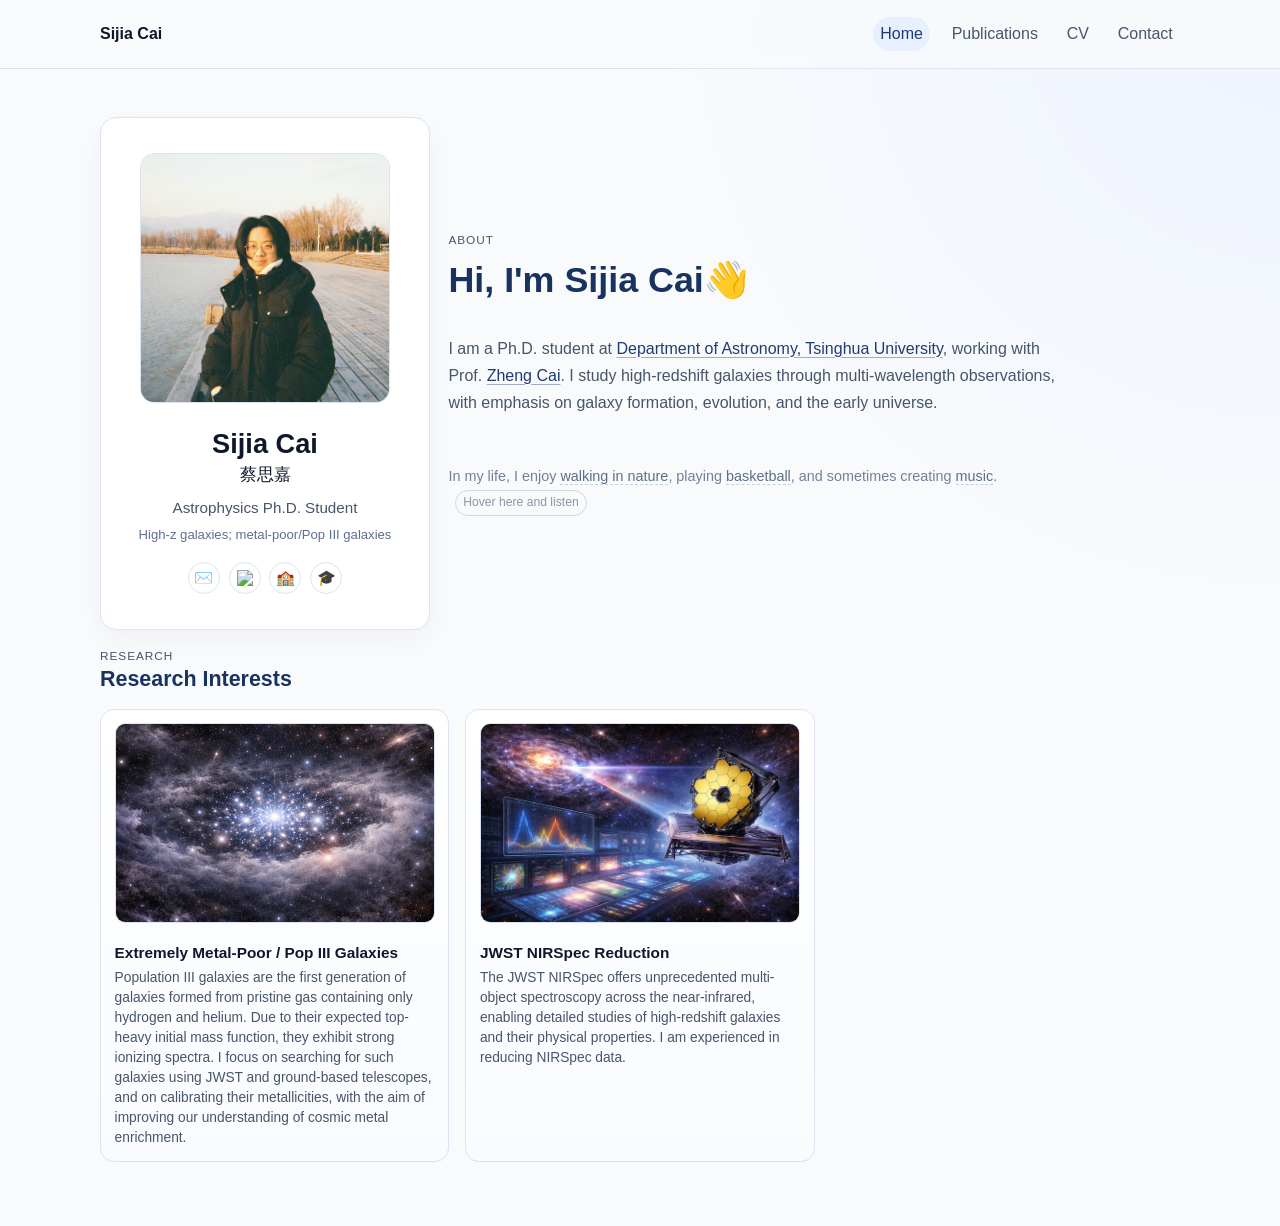
==== index.html @ d13dd21c "Refine hover music preview with fixed fading emoji overlay" ====
<!DOCTYPE html>
<html lang="en">
<head>
  <meta charset="UTF-8" />
  <meta name="viewport" content="width=device-width, initial-scale=1.0" />
  <title>Sijia Cai</title>
  <meta
    name="description"
    content="Personal academic website of Sijia Cai."
  />
  <link rel="stylesheet" href="styles.css" />
</head>
<body>
  <header class="site-header">
    <div class="container nav-wrap">
      <a class="site-title" href="/">Sijia Cai</a>
      <nav class="site-nav" aria-label="Main navigation">
        <a class="active" href="/">Home</a>
        <a href="/publications/">Publications</a>
        <a href="/cv/">CV</a>
        <a href="/contact/">Contact</a>
      </nav>
    </div>
  </header>

  <main class="container page-shell">
    <section class="home-intro" aria-label="Introduction">
      <aside class="profile-card">
        <div class="profile-visual-wrap">
          <img
            src="img/profile.png"
            alt="Sijia Cai"
            class="profile-image"
          />
          <div class="emoji-effect-layer" aria-hidden="true"></div>
        </div>
        <h1 class="profile-name">Sijia Cai</h1>
        <p class="profile-chinese">蔡思嘉</p>
        <p class="profile-role">Astrophysics Ph.D. Student</p>
        <p class="profile-focus">High-z galaxies; metal-poor/Pop III galaxies</p>

        <div class="mini-links" aria-label="Quick links">
          <a href="mailto:caisj23@mails.tsinghua.edu.cn" aria-label="Email" title="Email"><span class="email-icon">✉️</span></a>
          <a href="https://orcid.org/0009-0003-4133-0292" target="_blank" rel="noopener noreferrer" aria-label="ORCID" title="ORCID">
            <img src="https://orcid.org/sites/default/files/images/orcid_16x16.png" alt="ORCID" style="width:16px;height:16px;vertical-align:middle;">
          </a>
          <a href="https://www.tsinghua.edu.cn/en/" target="_blank" rel="noopener noreferrer" aria-label="Tsinghua University" title="Tsinghua University">🏫</a>
          <a href="https://astro.tsinghua.edu.cn/en/" target="_blank" rel="noopener noreferrer" aria-label="Department of Astronomy" title="Department of Astronomy">🎓</a>
        </div>
      </aside>

      <section class="intro-text">
        <p class="eyebrow">About</p>
        <h2 class="intro-title">Hi, I'm Sijia Cai👋</h2>
        <p class="lead">
          I am a Ph.D. student at 
          <a href="https://astro.tsinghua.edu.cn/en/" target="_blank" rel="noopener">Department of Astronomy, Tsinghua University</a>, 
          working with Prof.
          <a href="https://i.astro.tsinghua.edu.cn/~zcai/" target="_blank" rel="noopener">Zheng Cai</a>. 
          I study high-redshift galaxies through multi-wavelength observations, with emphasis
          on galaxy formation, evolution, and the early universe.
        </p>
        <p class="personal-touch" aria-label="Personal interests">
          In my life, I enjoy
          <span class="hover-keyword" data-effect="nature">walking in nature</span>,
          playing <span class="hover-keyword" data-effect="basketball">basketball</span>,
          and sometimes creating <span class="hover-keyword" data-effect="music">music</span>.
          <span
            class="music-hover-hint"
            data-music-trigger
            role="button"
            tabindex="0"
            aria-label="Hover here to listen"
          >
            Hover here and listen
          </span>
        </p>
        <audio id="music-preview" preload="none">
          <source src="/audio/Cyclic_Law_260321.wav" type="audio/wav" />
        </audio>
      </section>
    </section>

    <section class="interests-shell" aria-labelledby="research-interests">
      <p class="eyebrow">Research</p>
      <h2 id="research-interests">Research Interests</h2>

      <div class="interests-grid">
        <article class="interest-card">
          <img
            src="/img/PopIII_gpt.png"
            alt="Metal-poor and Pop III galaxies"
          />
          <h3>Extremely Metal-Poor / Pop III Galaxies</h3>
          <p>Population III galaxies are the first generation of galaxies formed from pristine gas containing only hydrogen and helium. 
            Due to their expected top-heavy initial mass function, they exhibit strong ionizing spectra. 
            I focus on searching for such galaxies using JWST and ground-based telescopes, 
            and on calibrating their metallicities, 
            with the aim of improving our understanding of cosmic metal enrichment.</p>
        </article>

        <article class="interest-card">
          <img
            src="/img/nirspec_reduction_gpt.png"
            alt="JWST NIRSpec Reduction"
          />
          <h3>JWST NIRSpec Reduction</h3>
          <p>The JWST NIRSpec offers unprecedented multi-object spectroscopy across the near-infrared, 
            enabling detailed studies of high-redshift galaxies and their physical properties. 
            I am experienced in reducing NIRSpec data.</p>
        </article>
      </div>
    </section>
  </main>
  <script>
    (() => {
      const layer = document.querySelector(".emoji-effect-layer");
      const profileWrap = document.querySelector(".profile-visual-wrap");
      const keywords = document.querySelectorAll(".hover-keyword");
      const musicTrigger = document.querySelector("[data-music-trigger]");
      const musicAudio = document.getElementById("music-preview");

      if (!layer || !profileWrap || !keywords.length) return;

      let clearTimer = null;

      const effectMap = {
        nature: { emojis: ["🌸"], count: 6, className: "effect-nature" },
        basketball: { emojis: ["🏀"], count: 5, className: "effect-basketball" },
        music: { emojis: ["🎵"], count: 5, className: "effect-music" }
      };

      const clearEffects = () => {
        layer.innerHTML = "";
      };

      const stopAudio = () => {
        if (!musicAudio) return;
        musicAudio.pause();
        musicAudio.currentTime = 0;
      };

      const spawnEffect = (type) => {
        if (type === "musicHover") {
          layer.innerHTML = "";
          const fixedEmoji = document.createElement("span");
          fixedEmoji.className = "effect-emoji effect-music-hover-fixed";
          fixedEmoji.textContent = "🎷🎻🥁🎸🪉🎶🎧";
          layer.appendChild(fixedEmoji);
          return;
        }

        const effect = effectMap[type];
        if (!effect) return;

        layer.innerHTML = "";
        const bounds = profileWrap.getBoundingClientRect();

        const [minCount, maxCount] = effect.countRange || [effect.count, effect.count];
        const spawnCount = Math.floor(Math.random() * (maxCount - minCount + 1)) + minCount;

        for (let i = 0; i < spawnCount; i += 1) {
          const el = document.createElement("span");
          const x = Math.random() * bounds.width * 0.88 + bounds.width * 0.06;
          const y = Math.random() * bounds.height * 0.82 + bounds.height * 0.08;
          const delay = (Math.random() * 0.65).toFixed(2);
          const duration = (2.8 + Math.random() * 2.4).toFixed(2);
          const scale = (0.85 + Math.random() * 0.4).toFixed(2);
          const driftX = `${(Math.random() * 16 - 8).toFixed(1)}px`;
          const driftY = `${(Math.random() * 14 - 7).toFixed(1)}px`;
          const lift = `${(20 + Math.random() * 15).toFixed(1)}px`;
          const emoji =
            effect.emojis[Math.floor(Math.random() * effect.emojis.length)] || "✨";

          el.className = `effect-emoji ${effect.className}`;
          el.textContent = emoji;
          el.style.left = `${x}px`;
          el.style.top = `${y}px`;
          el.style.animationDelay = `${delay}s`;
          el.style.animationDuration = `${duration}s`;
          el.style.setProperty("--emoji-scale", scale);
          el.style.setProperty("--drift-x", driftX);
          el.style.setProperty("--drift-y", driftY);
          el.style.setProperty("--emoji-lift", lift);
          layer.appendChild(el);
        }
      };

      const queueClear = () => {
        if (clearTimer) window.clearTimeout(clearTimer);
        clearTimer = window.setTimeout(() => {
          clearEffects();
          stopAudio();
        }, 90);
      };

      const cancelClear = () => {
        if (clearTimer) window.clearTimeout(clearTimer);
      };

      keywords.forEach((keyword) => {
        const effectType = keyword.dataset.effect;
        keyword.addEventListener("mouseenter", () => {
          cancelClear();
          spawnEffect(effectType);
        });
        keyword.addEventListener("mouseleave", queueClear);
      });

      layer.addEventListener("mouseenter", cancelClear);
      layer.addEventListener("mouseleave", queueClear);

      if (musicTrigger && musicAudio) {
        const playAudio = () => {
          const playPromise = musicAudio.play();
          if (playPromise && typeof playPromise.catch === "function") {
            playPromise.catch(() => {});
          }
        };

        const startMusicHover = () => {
          cancelClear();
          spawnEffect("musicHover");
          playAudio();
        };

        const stopMusicHover = () => {
          if (clearTimer) window.clearTimeout(clearTimer);
          clearEffects();
          stopAudio();
        };

        musicTrigger.addEventListener("mouseenter", startMusicHover);
        musicTrigger.addEventListener("mouseleave", stopMusicHover);
        musicTrigger.addEventListener("focus", startMusicHover);
        musicTrigger.addEventListener("blur", stopMusicHover);
      }
    })();
  </script>
</body>
</html>
---- styles.css ----
:root {
  --bg: #f8fafc;
  --surface: #ffffff;
  --text: #0f172a;
  --muted: #475569;
  --line: #dbe4f0;
  --accent: #1f3b73;
  --accent-soft: #e8efff;
  --accent-coral: #d97786;
  --accent-mint: #2f8f83;
  --accent-amber: #c79a3b;
  --accent-purple: #8b5cf6;
  --max-width: 1080px;
  --radius: 16px;
}

* {
  box-sizing: border-box;
}

body {
  margin: 0;
  font-family: "Inter", "Segoe UI", Roboto, Arial, sans-serif;
  color: var(--text);
  background: radial-gradient(circle at top right, #eef3ff 0%, var(--bg) 35%, var(--bg) 100%);
  line-height: 1.7;
}

a {
  color: var(--accent);
  text-decoration-color: color-mix(in srgb, var(--accent) 40%, transparent);
  text-underline-offset: 0.16em;
  transition: color 0.2s ease, text-decoration-color 0.2s ease;
}

a:hover,
a:focus-visible {
  color: var(--accent-mint);
  text-decoration-color: color-mix(in srgb, var(--accent-mint) 60%, transparent);
}

.container {
  width: min(calc(100% - 2.5rem), var(--max-width));
  margin: 0 auto;
}

.site-header {
  position: sticky;
  top: 0;
  z-index: 20;
  background: rgba(248, 250, 252, 0.9);
  border-bottom: 1px solid var(--line);
  backdrop-filter: blur(6px);
}

.nav-wrap {
  min-height: 4.25rem;
  display: flex;
  justify-content: space-between;
  align-items: center;
  gap: 1rem;
}

.site-title {
  text-decoration: none;
  color: var(--text);
  font-weight: 650;
}

.site-nav {
  display: flex;
  flex-wrap: wrap;
  gap: 0.9rem;
}

.site-nav a {
  text-decoration: none;
  color: var(--muted);
  padding: 0.2rem 0.45rem;
  border-radius: 999px;
}

.site-nav a.active,
.site-nav a:hover,
.site-nav a:focus-visible {
  color: var(--accent);
  background: var(--accent-soft);
}

.page-shell {
  padding: 3rem 0 4rem;
}

.hero-card,
.content-card,
.profile-card {
  background: var(--surface);
  border: 1px solid var(--line);
  border-radius: var(--radius);
  padding: clamp(1.4rem, 2vw + 1rem, 2.2rem);
  box-shadow: 0 10px 28px rgba(15, 23, 42, 0.04);
}

.eyebrow {
  margin: 0;
  text-transform: uppercase;
  letter-spacing: 0.08em;
  color: var(--muted);
  font-size: 0.74rem;
}

h1,
h2 {
  line-height: 1.25;
}

h1 {
  margin: 0.45rem 0 0.9rem;
  font-size: clamp(1.9rem, 3vw, 2.6rem);
}

h2 {
  margin: 0 0 0.35rem;
  font-size: 1.2rem;
}

.lead,
.section-note {
  color: var(--muted);
  max-width: 70ch;
}

.cta-row {
  display: flex;
  flex-wrap: wrap;
  gap: 0.75rem;
  margin-top: 1.2rem;
}

.button {
  display: inline-block;
  border-radius: 10px;
  padding: 0.55rem 0.95rem;
  border: 1px solid transparent;
  text-decoration: none;
  background: var(--accent);
  color: #fff;
}

.button-soft {
  background: #fff;
  color: var(--accent);
  border-color: var(--line);
}

.home-intro {
  display: grid;
  grid-template-columns: minmax(260px, 330px) minmax(0, 1fr);
  gap: 1rem;
  align-items: stretch;
}

.profile-card {
  text-align: center;
}

.profile-visual-wrap {
  position: relative;
  width: fit-content;
  margin: 0 auto;
}

.profile-image {
  width: min(100%, 250px);
  border-radius: 14px;
  border: 1px solid var(--line);
  aspect-ratio: 1 / 1;
  object-fit: cover;
  margin-bottom: 0.95rem;
}

.emoji-effect-layer {
  position: absolute;
  inset: 0;
  pointer-events: none;
  overflow: visible;
}

.effect-emoji {
  position: absolute;
  display: inline-block;
  font-size: clamp(0.85rem, 1.2vw, 1.1rem);
  opacity: 0;
  transform: translate(-50%, -50%) scale(var(--emoji-scale, 1));
  filter: drop-shadow(0 1px 3px rgba(15, 23, 42, 0.14));
  will-change: transform, opacity;
}

.effect-nature {
  animation: blossomFloat 3.8s ease-in-out infinite;
}

.effect-basketball {
  animation: ballBounce 2.7s ease-in-out infinite;
}

.effect-music {
  animation: noteSway 2.9s ease-in-out infinite;
}

.effect-music-hover {
  animation: gentleFade 3.8s ease-in-out infinite;
}

.effect-music-hover-fixed {
  left: 50%;
  top: 22%;
  transform: translate(-50%, -50%);
  font-size: clamp(1rem, 1.8vw, 1.3rem);
  letter-spacing: 0.15rem;
  white-space: nowrap;
  opacity: 0;
  text-shadow: 0 1px 6px rgba(15, 23, 42, 0.15);
  animation: gentleFade 3.8s ease-in-out infinite;
}

.profile-name {
  margin: 0;
  font-size: clamp(1.7rem, 2vw, 2.1rem);
}

.profile-chinese,
.profile-role,
.profile-focus {
  margin: 0;
}

.profile-chinese {
  font-size: 1.06rem;
}

.profile-role {
  margin-top: 0.35rem;
  color: var(--muted);
  font-size: 0.95rem;
}

.profile-focus {
  margin-top: 0.2rem;
  color: #5d6f90;
  font-size: 0.82rem;
}

.mini-links {
  margin-top: 0.95rem;
  display: flex;
  justify-content: center;
  gap: 0.55rem;
}

.mini-links a {
  width: 2rem;
  height: 2rem;
  display: inline-flex;
  align-items: center;
  justify-content: center;
  border-radius: 999px;
  border: 1px solid var(--line);
  text-decoration: none;
  background: #fff;
  font-size: 0.95rem;
  transition: transform 0.2s ease, border-color 0.2s ease, background 0.2s ease;
}

.email-icon {
  color: var(--muted);
  line-height: 1;
}

.mini-links a:hover,
.mini-links a:focus-visible {
  transform: translateY(-1px);
}

.mini-links a:nth-child(1):hover,
.mini-links a:nth-child(1):focus-visible {
  border-color: color-mix(in srgb, var(--accent-coral) 45%, white);
  background: color-mix(in srgb, var(--accent-coral) 12%, white);
}

.mini-links a:nth-child(1):active {
  border-color: color-mix(in srgb, var(--accent) 45%, white);
  background: color-mix(in srgb, var(--accent) 14%, white);
}

.mini-links a:nth-child(1):active .email-icon {
  color: var(--accent);
}

.mini-links a:nth-child(2):hover,
.mini-links a:nth-child(2):focus-visible {
  border-color: color-mix(in srgb, var(--accent-mint) 45%, white);
  background: color-mix(in srgb, var(--accent-mint) 12%, white);
}

.mini-links a:nth-child(3):hover,
.mini-links a:nth-child(3):focus-visible,
.mini-links a:nth-child(3):active {
  border-color: color-mix(in srgb, var(--accent-purple) 45%, white);
  background: color-mix(in srgb, var(--accent-purple) 14%, white);
}

.mini-links a:nth-child(4):hover,
.mini-links a:nth-child(4):focus-visible,
.mini-links a:nth-child(4):active {
  border-color: color-mix(in srgb, var(--accent-amber) 45%, white);
  background: color-mix(in srgb, var(--accent-amber) 14%, white);
}

.intro-text {
  display: flex;
  flex-direction: column;
  justify-content: center;
  padding: clamp(0.4rem, 1vw, 1rem) 0.15rem;
}

.intro-title {
  font-size: clamp(1.8rem, 2.8vw, 2.55rem);
  margin: 0.45rem 0 1rem;
  color: #18335f;
}

.personal-touch {
  margin: 1.6rem 0 0;
  padding-top: 0.4rem;
  color: #728199;
  font-size: 0.9rem;
  font-weight: 350;
  line-height: 1.75;
  max-width: 72ch;
}

.hover-keyword {
  color: #5e6f89;
  border-bottom: 1px dashed color-mix(in srgb, #5e6f89 30%, transparent);
  cursor: pointer;
  transition: color 0.2s ease, border-bottom-color 0.2s ease;
}

.hover-keyword:hover,
.hover-keyword:focus-visible {
  color: #415977;
  border-bottom-color: color-mix(in srgb, #415977 55%, transparent);
}

.music-hover-hint {
  display: inline-flex;
  margin-left: 0.4rem;
  font-size: 0.76rem;
  color: #8a96a8;
  border: 1px solid color-mix(in srgb, #8a96a8 35%, transparent);
  border-radius: 999px;
  padding: 0.1rem 0.46rem;
  cursor: pointer;
  white-space: nowrap;
  transition: color 0.2s ease, border-color 0.2s ease, background 0.2s ease;
}

.music-hover-hint:hover,
.music-hover-hint:focus-visible {
  color: #5f6f86;
  border-color: color-mix(in srgb, #5f6f86 45%, transparent);
  background: color-mix(in srgb, #5f6f86 7%, white);
}

.interests-shell {
  margin-top: 1rem;
}

#research-interests {
  color: #18335f;
  font-size: 1.34rem;
}

.interests-grid {
  margin-top: 1rem;
  display: grid;
  grid-template-columns: repeat(3, minmax(0, 1fr));
  gap: 1rem;
}

.interest-card {
  background: linear-gradient(180deg, #ffffff 0%, #f9fbff 100%);
  border: 1px solid var(--line);
  border-radius: 14px;
  padding: 0.85rem;
}

.interest-card img {
  width: 100%;
  border-radius: 10px;
  border: 1px solid #d9e2f5;
  aspect-ratio: 16 / 10;
  object-fit: cover;
}

.interest-card h3 {
  margin: 0.7rem 0 0.35rem;
  font-size: 0.96rem;
  line-height: 1.3;
}

.interest-card p {
  margin: 0;
  color: var(--muted);
  font-size: 0.86rem;
  line-height: 1.45;
}

.card-grid {
  margin-top: 1.2rem;
  display: grid;
  grid-template-columns: repeat(2, minmax(0, 1fr));
  gap: 1rem;
}

.section-card {
  background: var(--surface);
  border: 1px solid var(--line);
  border-radius: 14px;
  padding: 1.05rem;
}

.section-card p {
  margin-top: 0;
  color: var(--muted);
  font-size: 0.96rem;
}

.music-card,
.music-module {
  background: linear-gradient(140deg, #ffffff 0%, #f7f9fe 100%);
}

.music-link {
  color: #64748b;
  font-size: 0.95rem;
}

.about-layout {
  display: grid;
  grid-template-columns: 250px minmax(0, 1fr);
  gap: 1.4rem;
  margin-top: 1.2rem;
}

.profile-frame {
  margin: 0;
}

.profile-frame figcaption {
  margin-top: 0.45rem;
  color: var(--muted);
  font-size: 0.8rem;
}

.timeline {
  position: relative;
  margin-top: 1.6rem;
  display: grid;
  grid-template-columns: 90px minmax(0, 1fr);
  gap: 1rem 1.2rem;
}

.timeline::before {
  content: "";
  position: absolute;
  left: 105px;
  top: 0.1rem;
  bottom: 0.6rem;
  width: 2px;
  background: linear-gradient(180deg, #bfd0f7 0%, #d9e4fb 100%);
}

.timeline-year {
  display: flex;
  align-items: center;
  justify-content: flex-end;
  gap: 0.5rem;
  font-weight: 650;
  color: var(--accent);
  line-height: 1;
}

.timeline-year::after {
  content: "";
  width: 0.62rem;
  height: 0.62rem;
  border-radius: 50%;
  background: color-mix(in srgb, var(--accent-coral) 70%, #7c9ce0);
}

.timeline-card {
  position: relative;
  background: linear-gradient(180deg, #ffffff 0%, #fcfdff 100%);
  border: 1px solid var(--line);
  border-radius: 12px;
  padding: 0.9rem 1rem 0.95rem;
}

.meta {
  margin: 0 0 0.4rem;
  color: var(--muted);
  font-size: 0.95rem;
}

.publications-shell h1 {
  margin-bottom: 0.5rem;
}

.publications-shell .timeline h2 {
  font-size: 1.1rem;
}


.section-main-title {
  font-size: clamp(1.72rem, 2.5vw, 2.2rem);
  color: #18335f;
}

.meta-link {
  margin-left: 0.5rem;
  white-space: nowrap;
}

.pub-summary-text {
  margin: 0;
}

.publications-shell .timeline p,
.publications-shell .timeline .meta,
.cv-stack p,
.cv-stack .meta {
  font-size: 0.92rem;
}

.cv-shell {
  padding: 0.15rem 0 0;
}

.cv-stack {
  display: grid;
  grid-template-columns: 1fr;
  gap: 1rem;
  margin-top: 0.2rem;
}

.cv-block {
  border: 0;
  border-radius: 0;
  padding: 0;
  background: transparent;
}

.cv-section-education,
.cv-section-proposals,
.cv-section-activities,
.cv-section-teaching {
  border-left: 0;
}

.cv-block h2 {
  color: #18335f;
  font-size: clamp(1.42rem, 2.2vw, 1.68rem);
  margin-bottom: 0.55rem;
}

.cv-block p {
  margin: 0.22rem 0;
}

.cv-list {
  margin-top: 0.7rem;
  display: grid;
  gap: 0.62rem;
}

.cv-list-item p {
  margin: 0;
  font-size: 0.9rem;
  line-height: 1.55;
}

.cv-entry {
  display: grid;
  grid-template-columns: 140px minmax(0, 1fr);
  column-gap: 1.35rem;
  align-items: start;
}

.cv-date {
  text-align: right;
  white-space: nowrap;
  padding-top: 0.02rem;
}

.cv-entry-content {
  min-width: 0;
}

.cv-detail {
  margin-left: 1.2rem !important;
  color: var(--muted);
  font-style: italic;
}

.cv-proposal-list {
  margin-top: 0.7rem;
}

.event-type {
  font-weight: 700;
}

.event-poster {
  color: var(--accent-mint);
}

.event-talk {
  color: var(--accent-mint);
}

.contact-list p {
  margin: 0.35rem 0;
  font-size: 0.92rem;
}

.page-pagination {
  margin-top: 1rem;
  display: flex;
  justify-content: space-between;
  gap: 1rem;
}

.page-pagination a {
  text-decoration: none;
  color: var(--accent);
}

.page-pagination a:hover,
.page-pagination a:focus-visible {
  color: var(--accent-mint);
}

@keyframes blossomFloat {
  0% {
    opacity: 0;
    transform: translate(-50%, -40%) scale(var(--emoji-scale, 1));
  }
  20%,
  75% {
    opacity: 0.75;
  }
  100% {
    opacity: 0;
    transform: translate(-50%, -105%) scale(calc(var(--emoji-scale, 1) * 1.03));
  }
}

@keyframes ballBounce {
  0%,
  100% {
    opacity: 0;
    transform: translate(-50%, -42%) scale(var(--emoji-scale, 1));
  }
  25% {
    opacity: 0.8;
    transform: translate(-50%, -12%) scale(calc(var(--emoji-scale, 1) * 1.02));
  }
  55% {
    opacity: 0.8;
    transform: translate(-50%, -58%) scale(calc(var(--emoji-scale, 1) * 0.98));
  }
  85% {
    opacity: 0.55;
    transform: translate(-50%, -25%) scale(var(--emoji-scale, 1));
  }
}

@keyframes noteSway {
  0% {
    opacity: 0;
    transform: translate(-50%, -50%) rotate(-6deg) scale(var(--emoji-scale, 1));
  }
  25%,
  70% {
    opacity: 0.78;
  }
  50% {
    transform: translate(-45%, -56%) rotate(7deg) scale(calc(var(--emoji-scale, 1) * 1.03));
  }
  100% {
    opacity: 0;
    transform: translate(-52%, -48%) rotate(-5deg) scale(var(--emoji-scale, 1));
  }
}

@keyframes gentleFade {
  0% {
    opacity: 0.08;
  }
  50% {
    opacity: 0.72;
  }
  100% {
    opacity: 0.08;
  }
}

@media (max-width: 980px) {
  .home-intro,
  .interests-grid {
    grid-template-columns: 1fr;
  }

  .profile-card {
    text-align: left;
  }

  .profile-visual-wrap {
    margin: 0;
  }

  .mini-links {
    justify-content: flex-start;
  }
}

@media (max-width: 860px) {
  .card-grid {
    grid-template-columns: 1fr;
  }

  .about-layout {
    grid-template-columns: 1fr;
  }

  .timeline {
    grid-template-columns: 1fr;
  }

  .timeline::before,
  .timeline-year::after {
    display: none;
  }

  .timeline-year {
    justify-content: flex-start;
    margin-top: 0.5rem;
  }

  .cv-detail {
    margin-left: 0.7rem !important;
  }

  .cv-entry {
    grid-template-columns: 1fr;
    row-gap: 0.15rem;
  }

  .cv-date {
    text-align: left;
  }
}

@media (max-width: 700px) {
  .nav-wrap {
    align-items: flex-start;
    padding: 0.65rem 0;
    flex-direction: column;
  }

  .page-shell {
    padding-top: 2.2rem;
  }
}
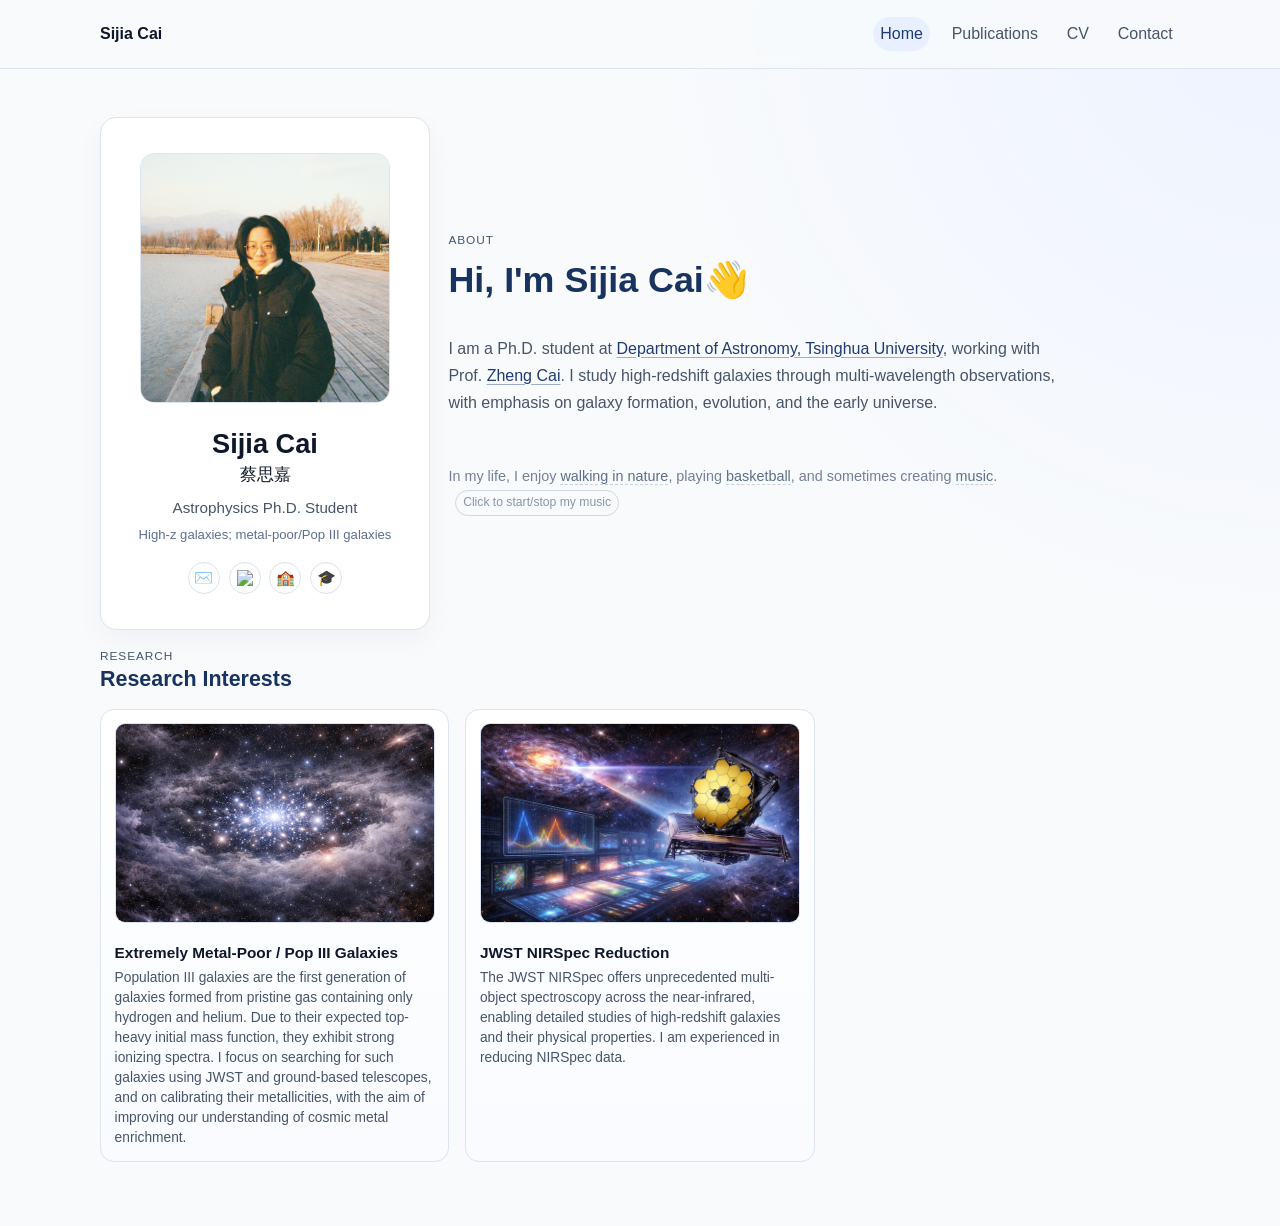
==== commit 6b45839f: "Switch homepage music interaction to click toggle" ====
--- a/index.html
+++ b/index.html
@@ -70,9 +70,9 @@
             data-music-trigger
             role="button"
             tabindex="0"
-            aria-label="Hover here to listen"
+            aria-label="Click to start or stop my music"
           >
-            Hover here and listen
+            Click to start/stop my music
           </span>
         </p>
         <audio id="music-preview" preload="none">
@@ -141,12 +141,28 @@
       };
 
       const spawnEffect = (type) => {
-        if (type === "musicHover") {
+        if (type === "musicClick") {
           layer.innerHTML = "";
-          const fixedEmoji = document.createElement("span");
-          fixedEmoji.className = "effect-emoji effect-music-hover-fixed";
-          fixedEmoji.textContent = "🎷🎻🥁🎸🪉🎶🎧";
-          layer.appendChild(fixedEmoji);
+          const clickEmojis = ["🎷", "🎻", "🥁", "🎸", "🪉", "🎶", "🎧"];
+          const positions = [
+            { left: "18%", top: "18%" },
+            { left: "50%", top: "12%" },
+            { left: "82%", top: "18%" },
+            { left: "16%", top: "50%" },
+            { left: "84%", top: "50%" },
+            { left: "30%", top: "82%" },
+            { left: "70%", top: "82%" }
+          ];
+
+          clickEmojis.forEach((emoji, index) => {
+            const fixedEmoji = document.createElement("span");
+            fixedEmoji.className = "effect-emoji effect-music-click";
+            fixedEmoji.textContent = emoji;
+            fixedEmoji.style.left = positions[index].left;
+            fixedEmoji.style.top = positions[index].top;
+            fixedEmoji.style.animationDelay = `${(index * 0.2).toFixed(1)}s`;
+            layer.appendChild(fixedEmoji);
+          });
           return;
         }
 
@@ -211,29 +227,51 @@
       layer.addEventListener("mouseleave", queueClear);
 
       if (musicTrigger && musicAudio) {
+        let isMusicPlaying = false;
+
         const playAudio = () => {
           const playPromise = musicAudio.play();
           if (playPromise && typeof playPromise.catch === "function") {
-            playPromise.catch(() => {});
+            playPromise.catch(() => {
+              isMusicPlaying = false;
+              clearEffects();
+              musicTrigger.setAttribute("aria-pressed", "false");
+            });
           }
         };
 
-        const startMusicHover = () => {
+        const startMusic = () => {
           cancelClear();
-          spawnEffect("musicHover");
+          spawnEffect("musicClick");
           playAudio();
-        };
-
-        const stopMusicHover = () => {
+          isMusicPlaying = true;
+          musicTrigger.setAttribute("aria-pressed", "true");
+        };
+
+        const stopMusic = () => {
           if (clearTimer) window.clearTimeout(clearTimer);
           clearEffects();
           stopAudio();
-        };
-
-        musicTrigger.addEventListener("mouseenter", startMusicHover);
-        musicTrigger.addEventListener("mouseleave", stopMusicHover);
-        musicTrigger.addEventListener("focus", startMusicHover);
-        musicTrigger.addEventListener("blur", stopMusicHover);
+          isMusicPlaying = false;
+          musicTrigger.setAttribute("aria-pressed", "false");
+        };
+
+        const toggleMusic = () => {
+          if (isMusicPlaying) {
+            stopMusic();
+            return;
+          }
+          startMusic();
+        };
+
+        musicTrigger.addEventListener("click", toggleMusic);
+        musicTrigger.addEventListener("keydown", (event) => {
+          if (event.key === "Enter" || event.key === " ") {
+            event.preventDefault();
+            toggleMusic();
+          }
+        });
+        musicAudio.addEventListener("ended", stopMusic);
       }
     })();
   </script>
--- a/styles.css
+++ b/styles.css
@@ -208,20 +208,11 @@
   animation: noteSway 2.9s ease-in-out infinite;
 }
 
-.effect-music-hover {
-  animation: gentleFade 3.8s ease-in-out infinite;
-}
-
-.effect-music-hover-fixed {
-  left: 50%;
-  top: 22%;
-  transform: translate(-50%, -50%);
-  font-size: clamp(1rem, 1.8vw, 1.3rem);
-  letter-spacing: 0.15rem;
-  white-space: nowrap;
-  opacity: 0;
-  text-shadow: 0 1px 6px rgba(15, 23, 42, 0.15);
-  animation: gentleFade 3.8s ease-in-out infinite;
+.effect-music-click {
+  font-size: clamp(0.95rem, 1.6vw, 1.25rem);
+  opacity: 0.12;
+  text-shadow: 0 1px 6px rgba(15, 23, 42, 0.14);
+  animation: gentleFade 2.9s ease-in-out infinite;
 }
 
 .profile-name {
@@ -373,6 +364,12 @@
   background: color-mix(in srgb, #5f6f86 7%, white);
 }
 
+.music-hover-hint[aria-pressed="true"] {
+  color: #4f637d;
+  border-color: color-mix(in srgb, #4f637d 50%, transparent);
+  background: color-mix(in srgb, #4f637d 10%, white);
+}
+
 .interests-shell {
   margin-top: 1rem;
 }
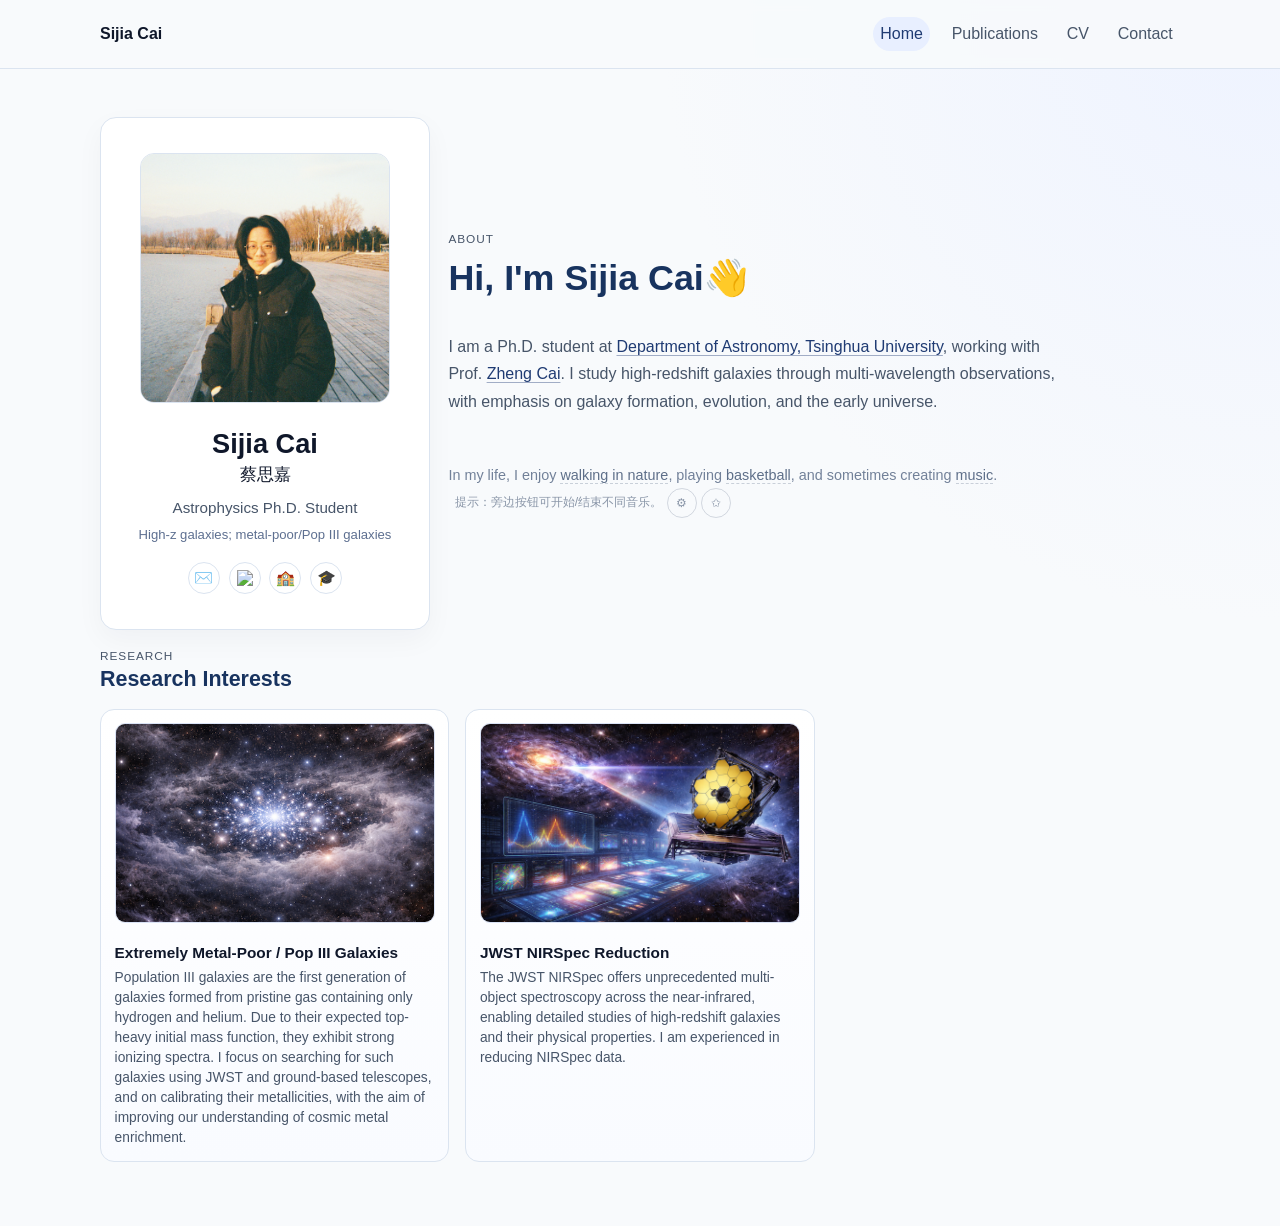
==== commit 39cf82dd: "Update home music hint with dual track toggle buttons" ====
--- a/index.html
+++ b/index.html
@@ -65,18 +65,35 @@
           <span class="hover-keyword" data-effect="nature">walking in nature</span>,
           playing <span class="hover-keyword" data-effect="basketball">basketball</span>,
           and sometimes creating <span class="hover-keyword" data-effect="music">music</span>.
-          <span
-            class="music-hover-hint"
-            data-music-trigger
-            role="button"
-            tabindex="0"
-            aria-label="Click to start or stop my music"
-          >
-            Click to start/stop my music
+          <span class="music-hint-group" aria-label="Music controls">
+            <span class="music-hint-text">提示：旁边按钮可开始/结束不同音乐。</span>
+            <button
+              type="button"
+              class="music-hover-hint"
+              data-music-trigger
+              data-audio-target="music-preview-cyclic"
+              aria-label="Toggle Cyclic Law music preview"
+              aria-pressed="false"
+            >
+              ⚙︎
+            </button>
+            <button
+              type="button"
+              class="music-hover-hint"
+              data-music-trigger
+              data-audio-target="music-preview-stars"
+              aria-label="Toggle Where Stars Bloom music preview"
+              aria-pressed="false"
+            >
+              ✩
+            </button>
           </span>
         </p>
-        <audio id="music-preview" preload="none">
+        <audio id="music-preview-cyclic" preload="none">
           <source src="/audio/Cyclic_Law_260321.wav" type="audio/wav" />
+        </audio>
+        <audio id="music-preview-stars" preload="none">
+          <source src="/audio/WhereStarsBloom.wav" type="audio/wav" />
         </audio>
       </section>
     </section>
@@ -117,12 +134,10 @@
       const layer = document.querySelector(".emoji-effect-layer");
       const profileWrap = document.querySelector(".profile-visual-wrap");
       const keywords = document.querySelectorAll(".hover-keyword");
-      const musicTrigger = document.querySelector("[data-music-trigger]");
-      const musicAudio = document.getElementById("music-preview");
+      const musicTriggers = document.querySelectorAll("[data-music-trigger]");
+      const musicAudios = Array.from(document.querySelectorAll("audio[id^='music-preview']"));
 
       if (!layer || !profileWrap || !keywords.length) return;
-
-      let clearTimer = null;
 
       const effectMap = {
         nature: { emojis: ["🌸"], count: 6, className: "effect-nature" },
@@ -134,10 +149,10 @@
         layer.innerHTML = "";
       };
 
-      const stopAudio = () => {
-        if (!musicAudio) return;
-        musicAudio.pause();
-        musicAudio.currentTime = 0;
+      const stopAudio = (audio) => {
+        if (!audio) return;
+        audio.pause();
+        audio.currentTime = 0;
       };
 
       const spawnEffect = (type) => {
@@ -202,76 +217,107 @@
         }
       };
 
-      const queueClear = () => {
-        if (clearTimer) window.clearTimeout(clearTimer);
-        clearTimer = window.setTimeout(() => {
+      if (musicTriggers.length && musicAudios.length) {
+        let activeTrigger = null;
+        let activeAudio = null;
+        const triggerByAudioId = new Map();
+
+        musicTriggers.forEach((trigger) => {
+          const targetId = trigger.dataset.audioTarget;
+          if (targetId) {
+            triggerByAudioId.set(targetId, trigger);
+          }
+          trigger.setAttribute("aria-pressed", "false");
+        });
+
+        const restoreIdleEffect = () => {
+          if (activeAudio) {
+            spawnEffect("musicClick");
+            return;
+          }
           clearEffects();
-          stopAudio();
-        }, 90);
-      };
-
-      const cancelClear = () => {
-        if (clearTimer) window.clearTimeout(clearTimer);
-      };
-
-      keywords.forEach((keyword) => {
-        const effectType = keyword.dataset.effect;
-        keyword.addEventListener("mouseenter", () => {
-          cancelClear();
-          spawnEffect(effectType);
-        });
-        keyword.addEventListener("mouseleave", queueClear);
-      });
-
-      layer.addEventListener("mouseenter", cancelClear);
-      layer.addEventListener("mouseleave", queueClear);
-
-      if (musicTrigger && musicAudio) {
-        let isMusicPlaying = false;
-
-        const playAudio = () => {
-          const playPromise = musicAudio.play();
+        };
+
+        const playAudio = (audio, trigger) => {
+          const playPromise = audio.play();
           if (playPromise && typeof playPromise.catch === "function") {
             playPromise.catch(() => {
-              isMusicPlaying = false;
+              activeAudio = null;
+              activeTrigger = null;
               clearEffects();
-              musicTrigger.setAttribute("aria-pressed", "false");
+              trigger.setAttribute("aria-pressed", "false");
             });
           }
         };
 
-        const startMusic = () => {
-          cancelClear();
+        const stopMusic = () => {
+          if (!activeAudio || !activeTrigger) return;
+          stopAudio(activeAudio);
+          activeTrigger.setAttribute("aria-pressed", "false");
+          activeAudio = null;
+          activeTrigger = null;
+          clearEffects();
+        };
+
+        const startMusic = (trigger, audio) => {
+          if (!trigger || !audio) return;
+          if (activeAudio && activeAudio !== audio) {
+            stopMusic();
+          }
           spawnEffect("musicClick");
-          playAudio();
-          isMusicPlaying = true;
-          musicTrigger.setAttribute("aria-pressed", "true");
-        };
-
-        const stopMusic = () => {
-          if (clearTimer) window.clearTimeout(clearTimer);
-          clearEffects();
-          stopAudio();
-          isMusicPlaying = false;
-          musicTrigger.setAttribute("aria-pressed", "false");
-        };
-
-        const toggleMusic = () => {
-          if (isMusicPlaying) {
+          activeAudio = audio;
+          activeTrigger = trigger;
+          activeTrigger.setAttribute("aria-pressed", "true");
+          playAudio(audio, trigger);
+        };
+
+        const toggleMusic = (trigger) => {
+          const targetId = trigger.dataset.audioTarget;
+          if (!targetId) return;
+          const audio = document.getElementById(targetId);
+          if (!audio) return;
+
+          if (activeAudio === audio) {
             stopMusic();
             return;
           }
-          startMusic();
-        };
-
-        musicTrigger.addEventListener("click", toggleMusic);
-        musicTrigger.addEventListener("keydown", (event) => {
-          if (event.key === "Enter" || event.key === " ") {
-            event.preventDefault();
-            toggleMusic();
-          }
-        });
-        musicAudio.addEventListener("ended", stopMusic);
+          startMusic(trigger, audio);
+        };
+
+        musicTriggers.forEach((trigger) => {
+          trigger.addEventListener("click", () => toggleMusic(trigger));
+          trigger.addEventListener("keydown", (event) => {
+            if (event.key === "Enter" || event.key === " ") {
+              event.preventDefault();
+              toggleMusic(trigger);
+            }
+          });
+        });
+
+        musicAudios.forEach((audio) => {
+          audio.addEventListener("ended", () => {
+            const trigger = triggerByAudioId.get(audio.id);
+            if (trigger && activeTrigger === trigger) {
+              stopMusic();
+            }
+          });
+        });
+
+        keywords.forEach((keyword) => {
+          const effectType = keyword.dataset.effect;
+          keyword.addEventListener("mouseenter", () => {
+            spawnEffect(effectType);
+          });
+          keyword.addEventListener("mouseleave", restoreIdleEffect);
+        });
+      } else {
+        keywords.forEach((keyword) => {
+          const effectType = keyword.dataset.effect;
+          keyword.addEventListener("mouseenter", () => {
+            spawnEffect(effectType);
+          });
+          keyword.addEventListener("mouseleave", clearEffects);
+        });
       }
     })();
   </script>
--- a/styles.css
+++ b/styles.css
@@ -344,14 +344,33 @@
   border-bottom-color: color-mix(in srgb, #415977 55%, transparent);
 }
 
+.music-hint-group {
+  display: inline-flex;
+  align-items: center;
+  gap: 0.3rem;
+  margin-left: 0.4rem;
+}
+
+.music-hint-text {
+  font-size: 0.76rem;
+  color: #8a96a8;
+  white-space: nowrap;
+}
+
 .music-hover-hint {
   display: inline-flex;
-  margin-left: 0.4rem;
+  margin-left: 0;
+  align-items: center;
+  justify-content: center;
+  width: 1.85rem;
+  height: 1.85rem;
   font-size: 0.76rem;
+  font-family: inherit;
   color: #8a96a8;
   border: 1px solid color-mix(in srgb, #8a96a8 35%, transparent);
   border-radius: 999px;
-  padding: 0.1rem 0.46rem;
+  padding: 0;
+  background: transparent;
   cursor: pointer;
   white-space: nowrap;
   transition: color 0.2s ease, border-color 0.2s ease, background 0.2s ease;
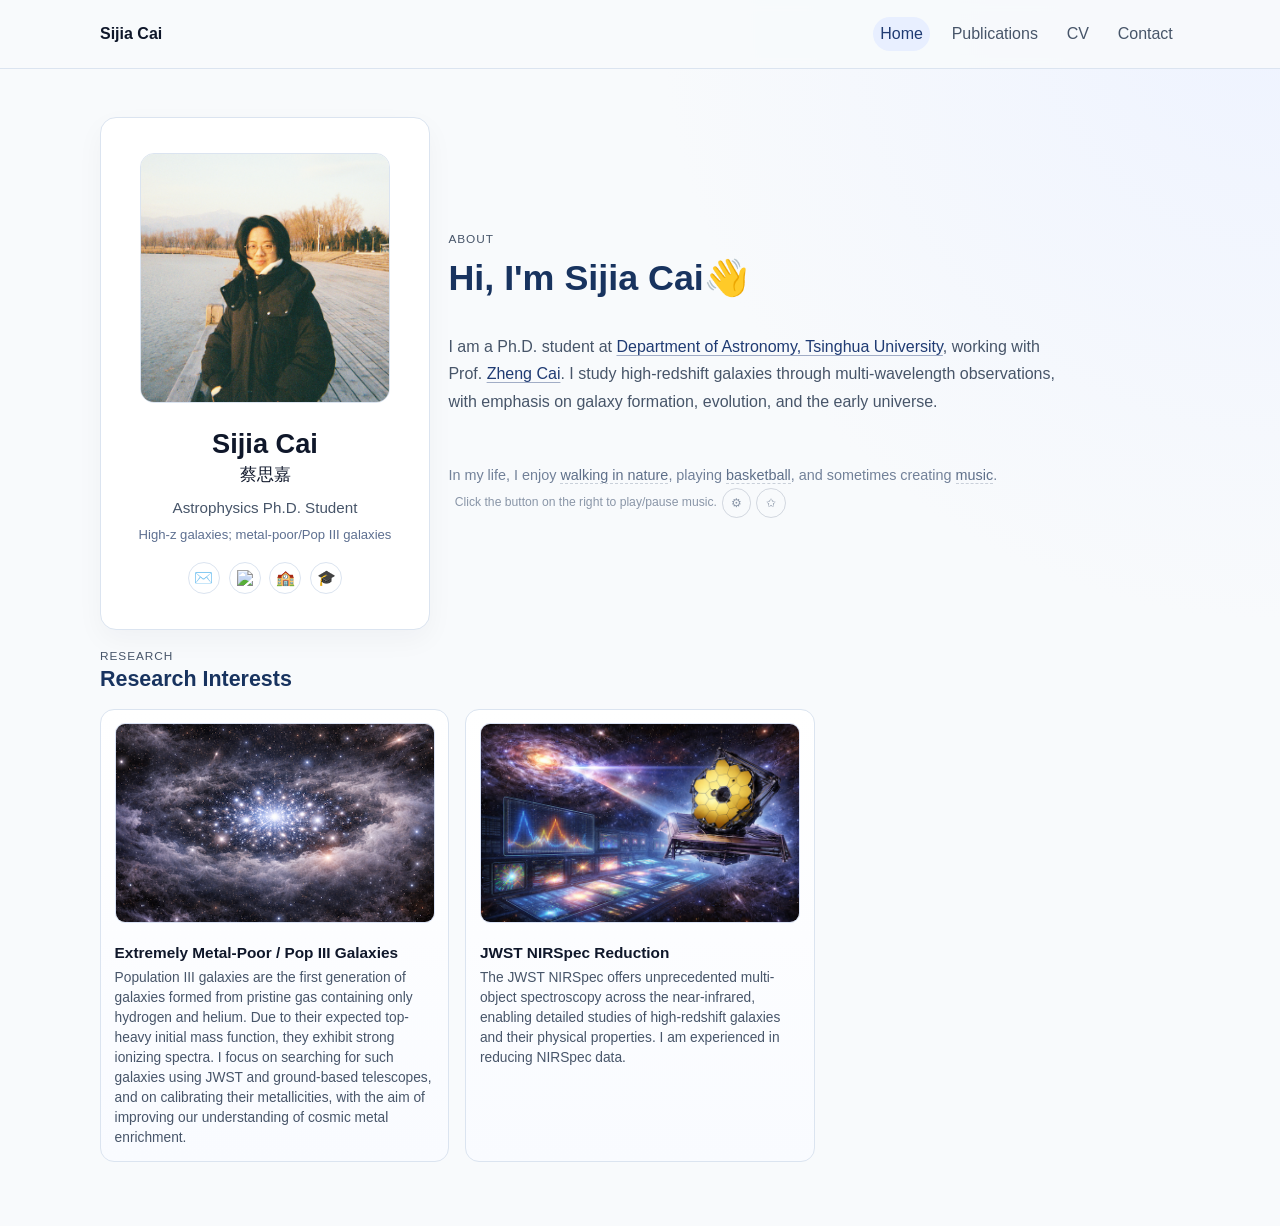
==== commit bd44a20b: "Update music hint" ====
--- a/index.html
+++ b/index.html
@@ -66,7 +66,7 @@
           playing <span class="hover-keyword" data-effect="basketball">basketball</span>,
           and sometimes creating <span class="hover-keyword" data-effect="music">music</span>.
           <span class="music-hint-group" aria-label="Music controls">
-            <span class="music-hint-text">提示：旁边按钮可开始/结束不同音乐。</span>
+            <span class="music-hint-text">Click the button on the right to play/pause music.</span>
             <button
               type="button"
               class="music-hover-hint"
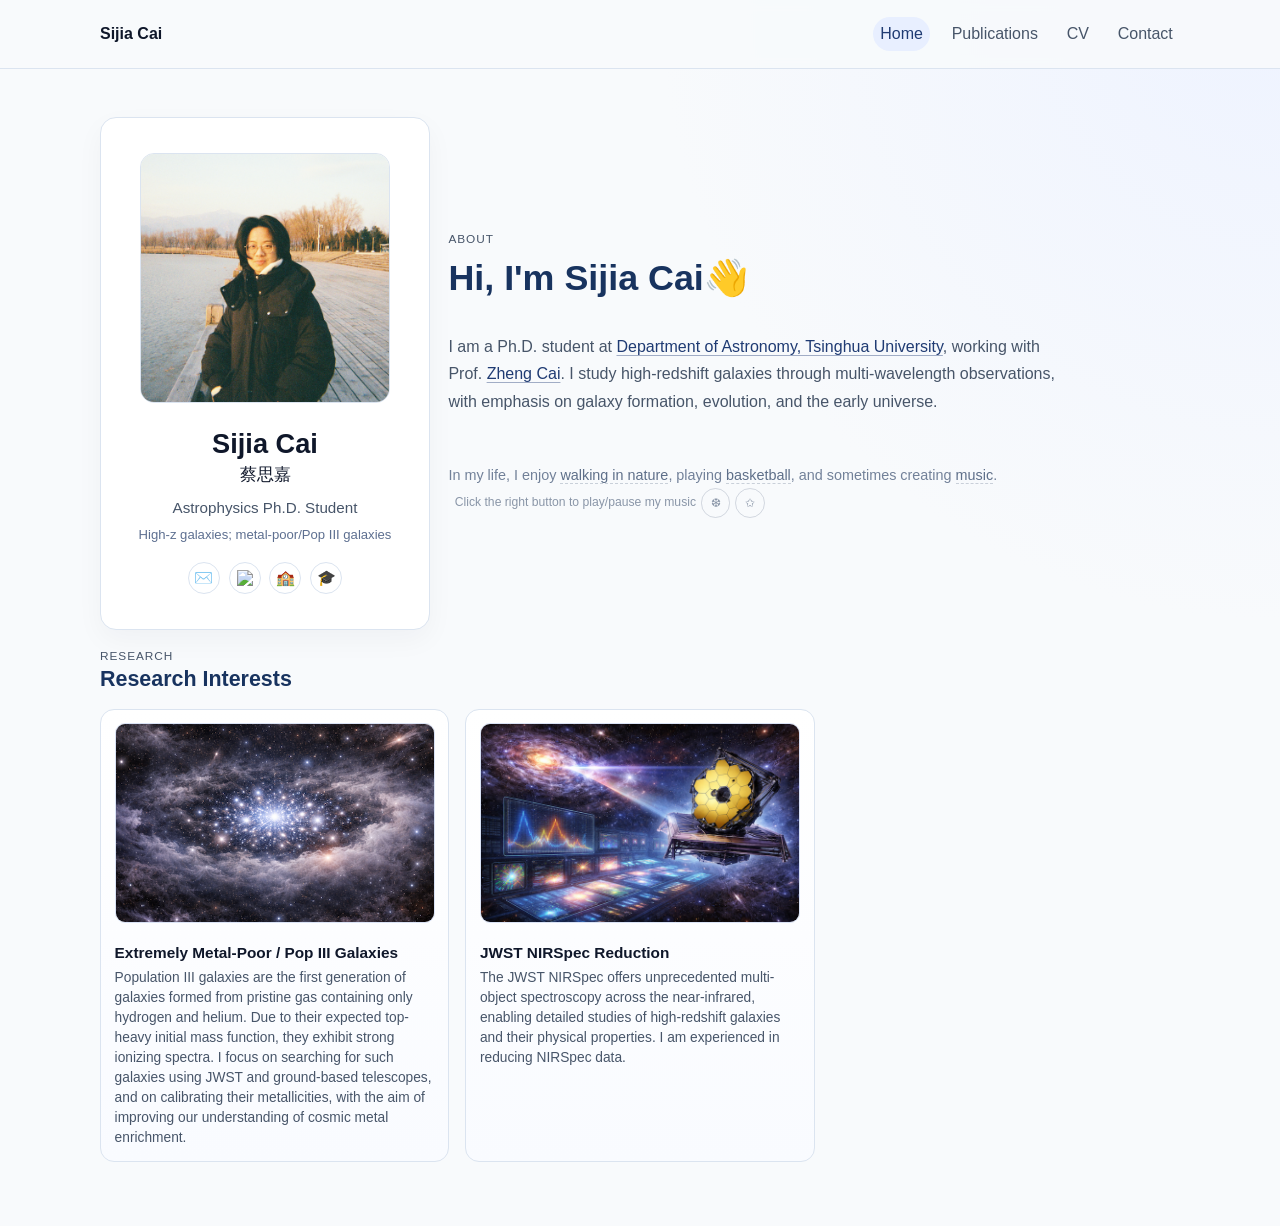
==== commit 472d2f11: "Update index.html" ====
--- a/index.html
+++ b/index.html
@@ -66,7 +66,7 @@
           playing <span class="hover-keyword" data-effect="basketball">basketball</span>,
           and sometimes creating <span class="hover-keyword" data-effect="music">music</span>.
           <span class="music-hint-group" aria-label="Music controls">
-            <span class="music-hint-text">Click the button on the right to play/pause music.</span>
+            <span class="music-hint-text">Click the right button to play/pause my music</span>
             <button
               type="button"
               class="music-hover-hint"
@@ -75,7 +75,7 @@
               aria-label="Toggle Cyclic Law music preview"
               aria-pressed="false"
             >
-              ⚙︎
+              ❆
             </button>
             <button
               type="button"
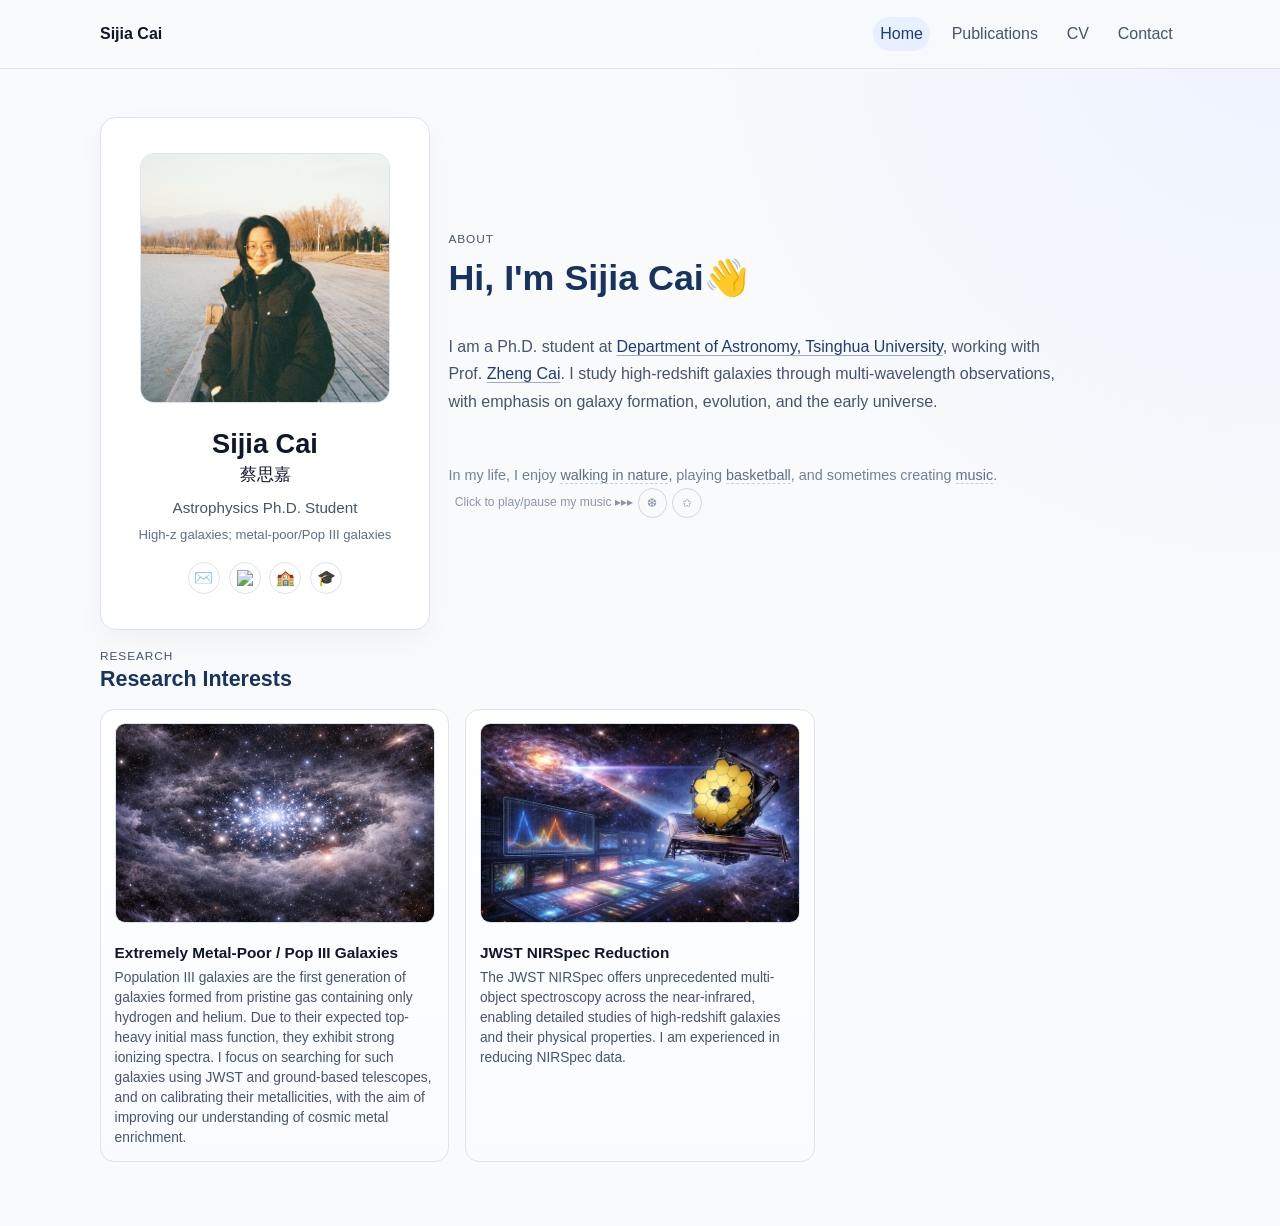
==== commit 1427b22c: "Update index.html" ====
--- a/index.html
+++ b/index.html
@@ -66,7 +66,7 @@
           playing <span class="hover-keyword" data-effect="basketball">basketball</span>,
           and sometimes creating <span class="hover-keyword" data-effect="music">music</span>.
           <span class="music-hint-group" aria-label="Music controls">
-            <span class="music-hint-text">Click the right button to play/pause my music</span>
+            <span class="music-hint-text">Click to play/pause my music ▸▸▸</span>
             <button
               type="button"
               class="music-hover-hint"
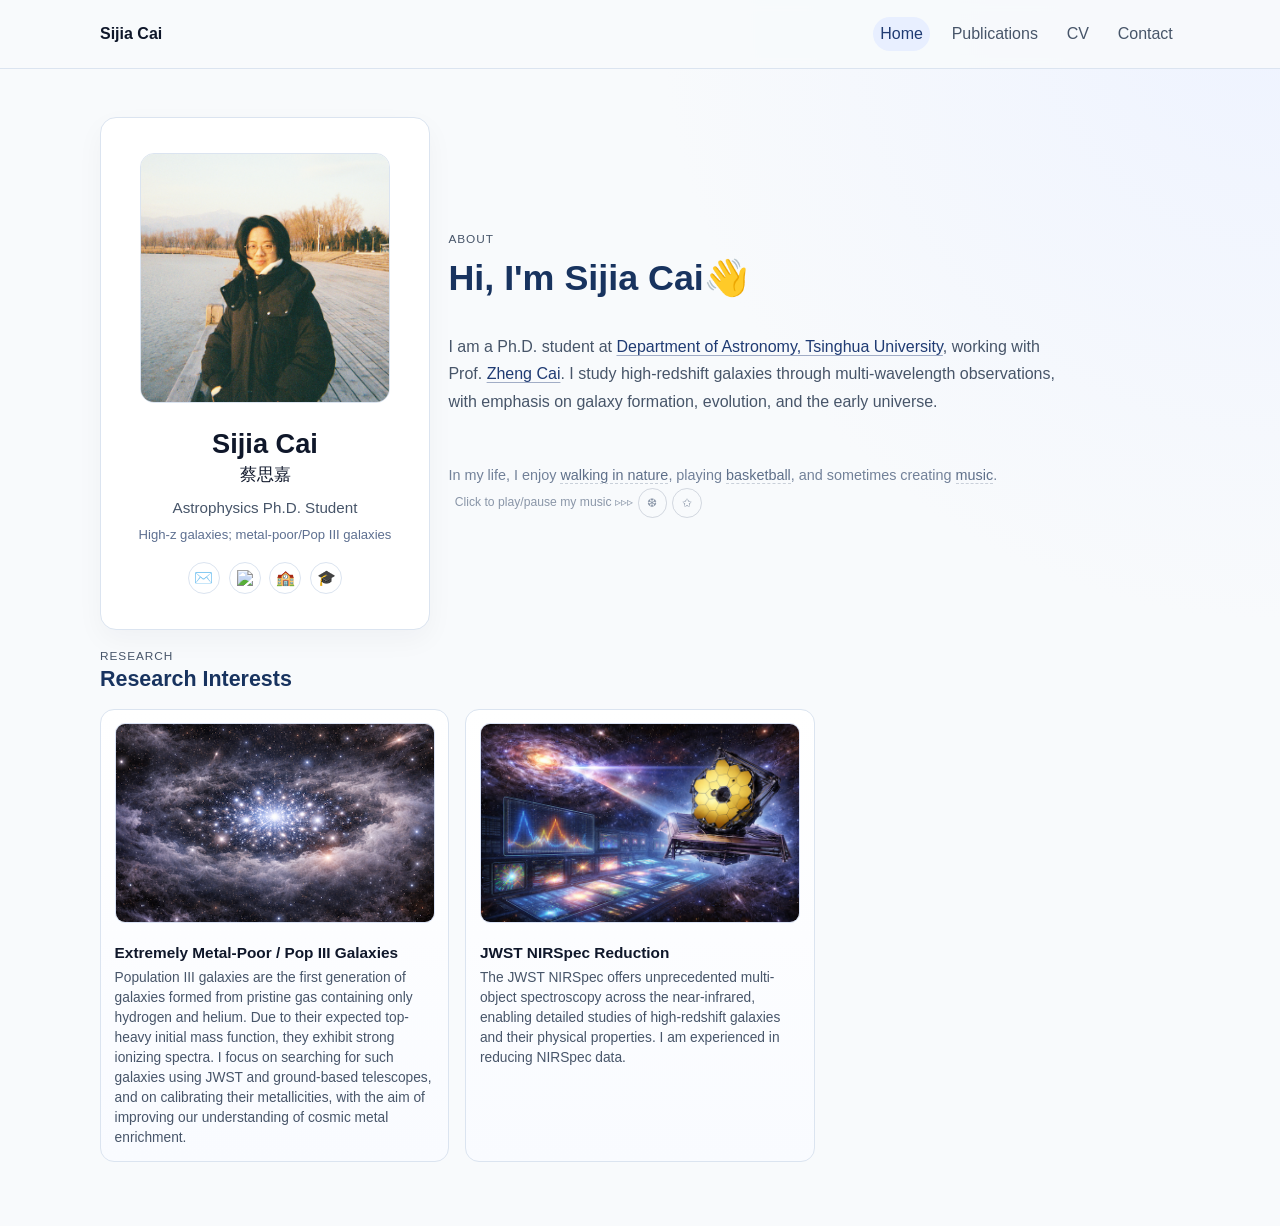
==== commit ce34e273: "Update music hint" ====
--- a/index.html
+++ b/index.html
@@ -66,7 +66,7 @@
           playing <span class="hover-keyword" data-effect="basketball">basketball</span>,
           and sometimes creating <span class="hover-keyword" data-effect="music">music</span>.
           <span class="music-hint-group" aria-label="Music controls">
-            <span class="music-hint-text">Click to play/pause my music ▸▸▸</span>
+            <span class="music-hint-text">Click to play/pause my music ▹▹▹</span>
             <button
               type="button"
               class="music-hover-hint"
